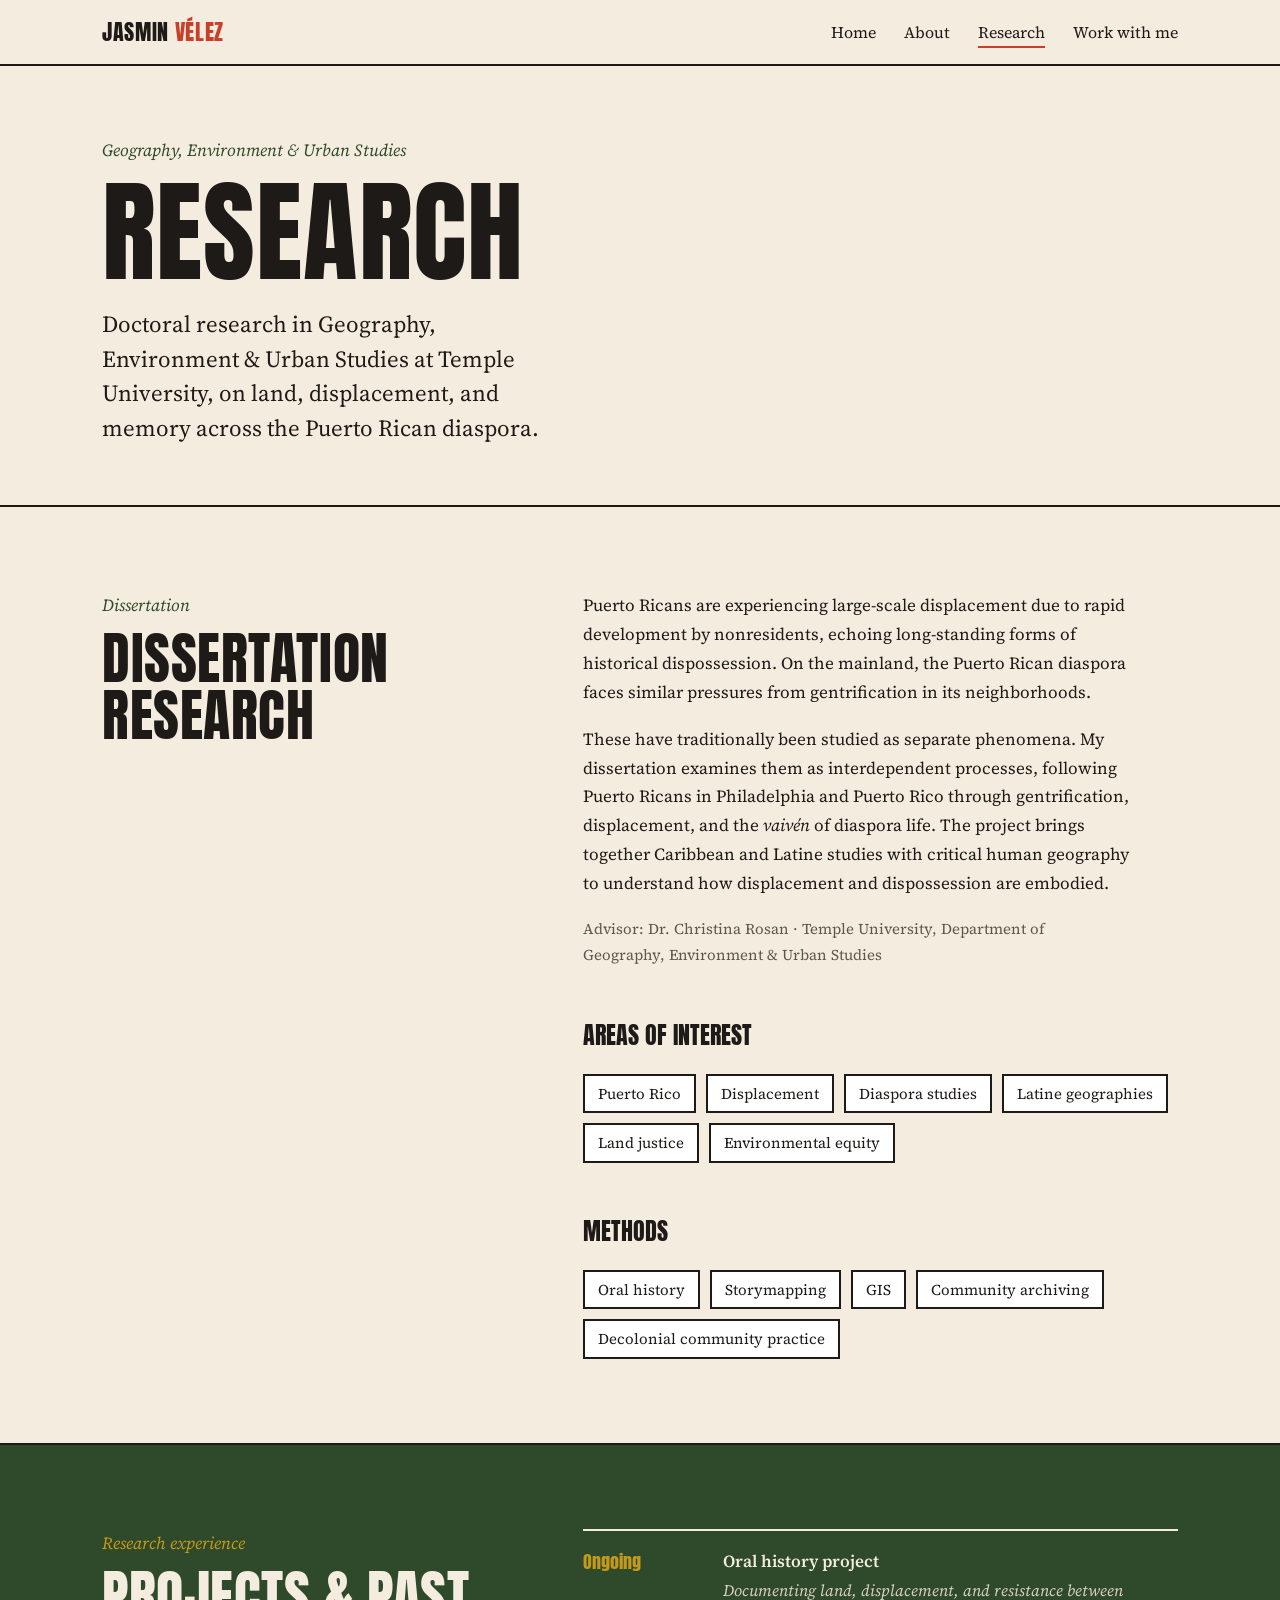
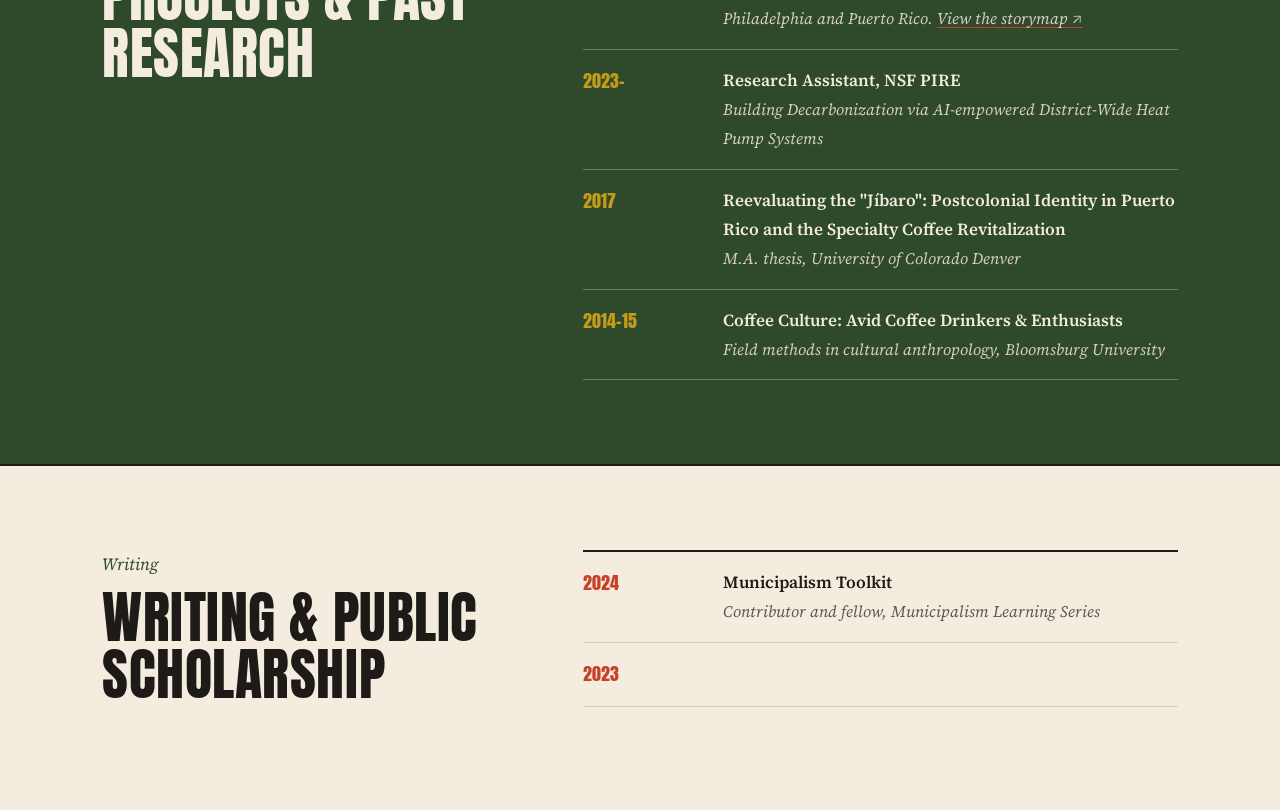
==== research.html @ 91b066fd "Create research.html" ====
<!DOCTYPE html>
<html lang="en">
<head>
<meta charset="UTF-8">
<meta name="viewport" content="width=device-width, initial-scale=1.0">
<title>Research · Jasmin Vélez</title>
<meta name="description" content="Jasmin Vélez's doctoral research on Puerto Rican displacement in Philadelphia and Puerto Rico, plus writing, talks, and teaching.">
<meta property="og:title" content="Research · Jasmin Vélez">
<meta property="og:image" content="https://www.jasminvelez.com/aboutme.JPG">
<link rel="icon" href="data:image/svg+xml,<svg xmlns='http://www.w3.org/2000/svg' viewBox='0 0 100 100'><rect width='100' height='100' fill='%23c8402a'/><text x='50' y='70' font-size='56' text-anchor='middle' fill='%23f4ecdf' font-family='Impact,sans-serif'>JV</text></svg>">
<link rel="preconnect" href="https://fonts.googleapis.com">
<link rel="preconnect" href="https://fonts.gstatic.com" crossorigin>
<link href="https://fonts.googleapis.com/css2?family=Anton&family=Source+Serif+4:ital,wght@0,400;0,600;0,700;1,400&display=swap" rel="stylesheet">
<link rel="stylesheet" href="style.css">
</head>
<body>
<a class="skip" href="#main">Skip to content</a>

<nav>
  <div class="wrap">
    <a href="index.html" class="logo">Jasmin <span>Vélez</span></a>
    <button class="menu-btn" aria-label="Open menu" aria-expanded="false">Menu</button>
    <ul class="links">
      <li><a href="index.html">Home</a></li>
      <li><a href="about.html">About</a></li>
      <li><a href="research.html" class="active">Research</a></li>
      <li><a href="work-with-me.html">Work with me</a></li>
    </ul>
  </div>
</nav>

<main id="main">

<header class="page-head">
  <div class="wrap">
    <span class="label">Geography, Environment &amp; Urban Studies</span>
    <h1>Research</h1>
    <p class="lede">Doctoral research in Geography, Environment &amp; Urban Studies at Temple University, on land, displacement, and memory across the Puerto Rican diaspora.</p>
  </div>
</header>

<section>
  <div class="wrap two">
    <div>
      <span class="label">Dissertation</span>
      <h2>Dissertation research</h2>
    </div>
    <div class="prose">
      <p>Puerto Ricans are experiencing large-scale displacement due to rapid development by nonresidents, echoing long-standing forms of historical dispossession. On the mainland, the Puerto Rican diaspora faces similar pressures from gentrification in its neighborhoods.</p>
      <p>These have traditionally been studied as separate phenomena. My dissertation examines them as interdependent processes, following Puerto Ricans in Philadelphia and Puerto Rico through gentrification, displacement, and the <em>vaivén</em> of diaspora life. The project brings together Caribbean and Latine studies with critical human geography to understand how displacement and dispossession are embodied.</p>
      <p class="small">Advisor: Dr. Christina Rosan · Temple University, Department of Geography, Environment &amp; Urban Studies</p>
      <p class="subhead">Areas of interest</p>
      <ul class="pills">
        <li>Puerto Rico</li><li>Displacement</li><li>Diaspora studies</li><li>Latine geographies</li><li>Land justice</li><li>Environmental equity</li>
      </ul>
      <p class="subhead">Methods</p>
      <ul class="pills">
        <li>Oral history</li><li>Storymapping</li><li>GIS</li><li>Community archiving</li><li>Decolonial community practice</li>
      </ul>
    </div>
  </div>
</section>

<section class="band-green">
  <div class="wrap two">
    <div>
      <span class="label">Research experience</span>
      <h2>Projects &amp; past research</h2>
    </div>
    <ul class="list">
      <li><span class="yr">Ongoing</span><div><strong>Oral history project</strong><span class="where">Documenting land, displacement, and resistance between Philadelphia and Puerto Rico. <a href="https://storymaps.arcgis.com/stories/b8d7f4880a9e4d1db71c40e7a9cea85b" target="_blank" rel="noopener">View the storymap ↗</a></span></div></li>
      <li><span class="yr">2023–</span><div><strong>Research Assistant, NSF PIRE</strong><span class="where">Building Decarbonization via AI-empowered District-Wide Heat Pump Systems</span></div></li>
      <li><span class="yr">2017</span><div><strong>Reevaluating the "Jíbaro": Postcolonial Identity in Puerto Rico and the Specialty Coffee Revitalization</strong><span class="where">M.A. thesis, University of Colorado Denver</span></div></li>
      <li><span class="yr">2014–15</span><div><strong>Coffee Culture: Avid Coffee Drinkers &amp; Enthusiasts</strong><span class="where">Field methods in cultural anthropology, Bloomsburg University</span></div></li>
    </ul>
  </div>
</section>

<section id="writing">
  <div class="wrap two">
    <div>
      <span class="label">Writing</span>
      <h2>Writing &amp; public scholarship</h2>
    </div>
    <ul class="list">
      <li><span class="yr">2024</span><div><strong>Municipalism Toolkit</strong><span class="where">Contributor and fellow, Municipalism Learning Series</span></div></li>
      <li><span class="yr">2023</span><div><a href="https://communitycentricfundraising.org/2023/05/15/gentrification-when-neighborhood-changes-arent-shaped-by-us-and-are-no-longer-for-us/" target="_blank"
---- style.css ----
/* ==========================================================
   jasminvelez.com · shared styles for every page
   Fonts: Anton (headlines) + Source Serif 4 (everything else)
   To change a color everywhere, edit it once here in :root.
   ========================================================== */
:root{
  --paper:#f4ecdf;      /* background */
  --ink:#1d1a17;        /* text, borders, shadows */
  --flamboyan:#c8402a;  /* signature red: buttons, highlights */
  --monte:#2f4a2a;      /* deep green: labels, green sections */
  --gold:#c49a1a;       /* goldenrod: accents (use with ink text) */
  --muted:#5f574e;      /* secondary text */
  --line:#d8ccba;       /* thin dividers */
}

*{box-sizing:border-box;margin:0;padding:0}
html{scroll-behavior:smooth}
body{background:var(--paper);color:var(--ink);font-family:"Source Serif 4",Georgia,serif;font-size:17px;line-height:1.7}
img{max-width:100%;display:block}
a{color:inherit}
.wrap{max-width:1120px;margin:0 auto;padding:0 22px}
.skip{position:absolute;left:-999px}
.skip:focus{left:12px;top:12px;background:var(--ink);color:var(--paper);padding:8px 12px;z-index:99}
:focus-visible{outline:3px solid var(--flamboyan);outline-offset:3px}

/* ---------- NAV ---------- */
nav{position:sticky;top:0;z-index:10;background:var(--paper);border-bottom:2px solid var(--ink)}
nav .wrap{display:flex;align-items:center;justify-content:space-between;height:64px}
.logo{font-family:"Anton",sans-serif;font-size:22px;letter-spacing:.03em;text-decoration:none;text-transform:uppercase}
.logo span{color:var(--flamboyan)}
.links{display:flex;gap:28px;list-style:none}
.links a{text-decoration:none;font-size:16px;padding-bottom:3px;border-bottom:2px solid transparent}
.links a:hover,.links a.active{border-bottom-color:var(--flamboyan)}
.menu-btn{display:none;background:none;border:2px solid var(--ink);padding:6px 12px;font:600 15px "Source Serif 4",serif;cursor:pointer}

/* ---------- TYPE ---------- */
h1,h2,h3{font-family:"Anton",sans-serif;font-weight:400;text-transform:uppercase;line-height:1.02;letter-spacing:.01em}
h1{font-size:clamp(52px,9vw,112px)}
h2{font-size:clamp(34px,5vw,56px);margin-bottom:22px}
h3{font-size:22px;line-height:1.15;margin-bottom:8px}
.label{font-style:italic;font-size:17px;color:var(--monte);margin-bottom:10px;display:block}
.lede{font-size:clamp(19px,2.2vw,23px);line-height:1.5;max-width:40ch}
.prose p{margin-bottom:18px;max-width:62ch}
.small{font-size:15px;color:var(--muted)}

/* ---------- BUTTONS ---------- */
.btns{display:flex;flex-wrap:wrap;gap:14px;margin-top:30px}
.btn{display:inline-block;text-decoration:none;font-weight:600;font-size:16px;padding:13px 22px;border:2px solid var(--ink);background:var(--paper);transition:transform .15s,box-shadow .15s}
.btn.primary{background:var(--flamboyan);color:#fff;box-shadow:4px 4px 0 var(--ink)}
.btn:hover{transform:translate(-2px,-2px);box-shadow:6px 6px 0 var(--ink)}

/* ---------- HERO ---------- */
.hero{border-bottom:2px solid var(--ink)}
.hero .wrap{display:grid;grid-template-columns:1.35fr 1fr;gap:56px;align-items:center;padding-top:72px;padding-bottom:84px}
.kicker{display:inline-block;font-size:14px;letter-spacing:.12em;text-transform:uppercase;background:var(--ink);color:var(--paper);padding:5px 11px;margin-bottom:24px}
.hero h1 em{font-style:normal;color:var(--flamboyan)}
.hero .lede{margin-top:24px;font-style:italic}
.portrait{border:2px solid var(--ink);box-shadow:12px 12px 0 var(--monte);aspect-ratio:4/5;overflow:hidden;background:var(--monte)}
.portrait img{width:100%;height:100%;object-fit:cover}

/* page header for inner pages */
.page-head{border-bottom:2px solid var(--ink);padding:70px 0 60px}
.page-head .lede{margin-top:18px}

/* ---------- SECTIONS ---------- */
section{padding:84px 0}
section + section{border-top:2px solid var(--ink)}
.two{display:grid;grid-template-columns:1fr 1.4fr;gap:56px;align-items:start}
.band-green{background:var(--monte);color:var(--paper)}
.band-green .label{color:var(--gold)}
.band-red{background:var(--flamboyan);color:#fff}
.band-red .label{color:var(--paper)}
.band-red .btn{color:var(--ink)}

/* statement banner */
.statement{font-family:"Anton",sans-serif;text-transform:uppercase;font-size:clamp(30px,4.6vw,54px);line-height:1.08;max-width:22ch}
.statement em{font-style:normal;color:var(--gold)}

/* ---------- CARDS ---------- */
.cards{display:grid;grid-template-columns:repeat(3,1fr);gap:24px;margin-top:36px}
.cards.two-up{grid-template-columns:repeat(2,1fr)}
.card{display:flex;flex-direction:column;background:#fff;color:var(--ink);border:2px solid var(--ink);box-shadow:6px 6px 0 var(--ink);padding:26px 24px 28px;text-decoration:none}
a.card{transition:transform .15s,box-shadow .15s}
a.card:hover{transform:translate(-2px,-2px);box-shadow:8px 8px 0 var(--ink)}
.card .tag{align-self:flex-start;font-size:13px;letter-spacing:.1em;text-transform:uppercase;background:var(--gold);border:2px solid var(--ink);padding:3px 9px;margin-bottom:16px}
.card p{font-size:16px}
.card .more{margin-top:auto;padding-top:16px;font-weight:700;color:var(--flamboyan)}

/* ---------- LISTS (talks, writing, service, media) ---------- */
.list{list-style:none;border-top:2px solid var(--ink)}
.list li{display:grid;grid-template-columns:120px 1fr;gap:20px;padding:16px 0;border-bottom:1px solid var(--line)}
.list .yr{font-family:"Anton",sans-serif;font-size:18px;color:var(--flamboyan)}
.list strong{display:block;font-weight:600}
.list span.where{font-style:italic;color:var(--muted);font-size:16px}
.list a{text-decoration-color:var(--flamboyan);text-underline-offset:3px}
.band-green .list{border-top-color:var(--paper)}
.band-green .list li{border-bottom-color:rgba(244,236,223,.3)}
.band-green .list .yr{color:var(--gold)}
.band-green .list span.where{color:#d9cfc0}
.subhead{font-family:"Anton",sans-serif;text-transform:uppercase;font-size:24px;margin:48px 0 14px}
.subhead:first-of-type{margin-top:8px}

/* pills for areas/methods */
.pills{display:flex;flex-wrap:wrap;gap:10px;list-style:none;margin-top:18px}
.pills li{border:2px solid var(--ink);background:#fff;padding:5px 13px;font-size:15px}

/* two-column lists (Honors & service on About) */
.cols2{display:grid;grid-template-columns:1fr 1fr;gap:48px}
.cols2 .list li{grid-template-columns:84px 1fr;gap:16px}

/* roles on About */
.roles{display:grid;grid-template-columns:repeat(3,1fr);gap:20px;margin-top:30px}
.role{border:2px solid var(--ink);background:#fff;padding:20px;box-shadow:5px 5px 0 var(--gold)}
.role h3{font-size:19px}
.role p{font-size:15px;color:var(--muted)}

/* ---------- WORK WITH ME (Raíces accents) ---------- */
.raices .card{box-shadow:6px 6px 0 var(--monte)}
.raices .card .tag{background:var(--paper)}
.tiers{display:grid;grid-template-columns:repeat(3,1fr);gap:0;border:2px solid var(--ink);margin-top:30px;background:#fff}
.tier{padding:24px;border-right:2px solid var(--ink)}
.tier:last-child{border-right:none}
.tier .step{font-family:"Anton",sans-serif;font-size:40px;color:var(--gold);line-height:1}
.steps{counter-reset:s;list-style:none;margin-top:24px}
.steps li{counter-increment:s;position:relative;padding:14px 0 14px 64px;border-bottom:1px solid rgba(244,236,223,.3)}
.steps li::before{content:counter(s,decimal-leading-zero);position:absolute;left:0;top:10px;font-family:"Anton",sans-serif;font-size:32px;color:var(--gold)}
.case{border:2px solid var(--ink);background:#fff;box-shadow:8px 8px 0 var(--flamboyan);padding:30px;margin-top:30px}

/* ---------- FOOTER ---------- */
footer{background:var(--ink);color:var(--paper);padding:56px 0 36px}
footer .wrap{display:grid;grid-template-columns:1.3fr 1fr;gap:36px}
footer .logo{font-size:30px}
footer p{color:#cfc5b8;margin-top:10px;max-width:44ch}
footer ul{list-style:none}
footer li{padding:6px 0}
footer a{text-decoration:none;font-weight:600}
footer a:hover{color:var(--gold)}
footer .fine{grid-column:1/-1;border-top:1px solid #3a3530;padding-top:20px;font-size:14px;color:#a99f93}

/* ---------- RESPONSIVE ---------- */
@media (max-width:900px){
  .hero .wrap,.two,footer .wrap{grid-template-columns:1fr}
  .portrait{max-width:380px}
  .cards,.roles{grid-template-columns:1fr 1fr}
  .cols2{grid-template-columns:1fr;gap:0}
  .tiers{grid-template-columns:1fr}
  .tier{border-right:none;border-bottom:2px solid var(--ink)}
  .tier:last-child{border-bottom:none}
}
@media (max-width:640px){
  section{padding:60px 0}
  .links{display:none;position:absolute;top:64px;left:0;right:0;flex-direction:column;gap:0;background:var(--paper);border-bottom:2px solid var(--ink)}
  .links.open{display:flex}
  .links a{display:block;padding:14px 22px;border-top:1px solid var(--line);border-bottom:none}
  .menu-btn{display:block}
  .cards,.cards.two-up,.roles{grid-template-columns:1fr}
  .list li,.cols2 .list li{grid-template-columns:1fr;gap:2px}
}
@media (prefers-reduced-motion:reduce){*{transition:none!important;scroll-behavior:auto!important}}
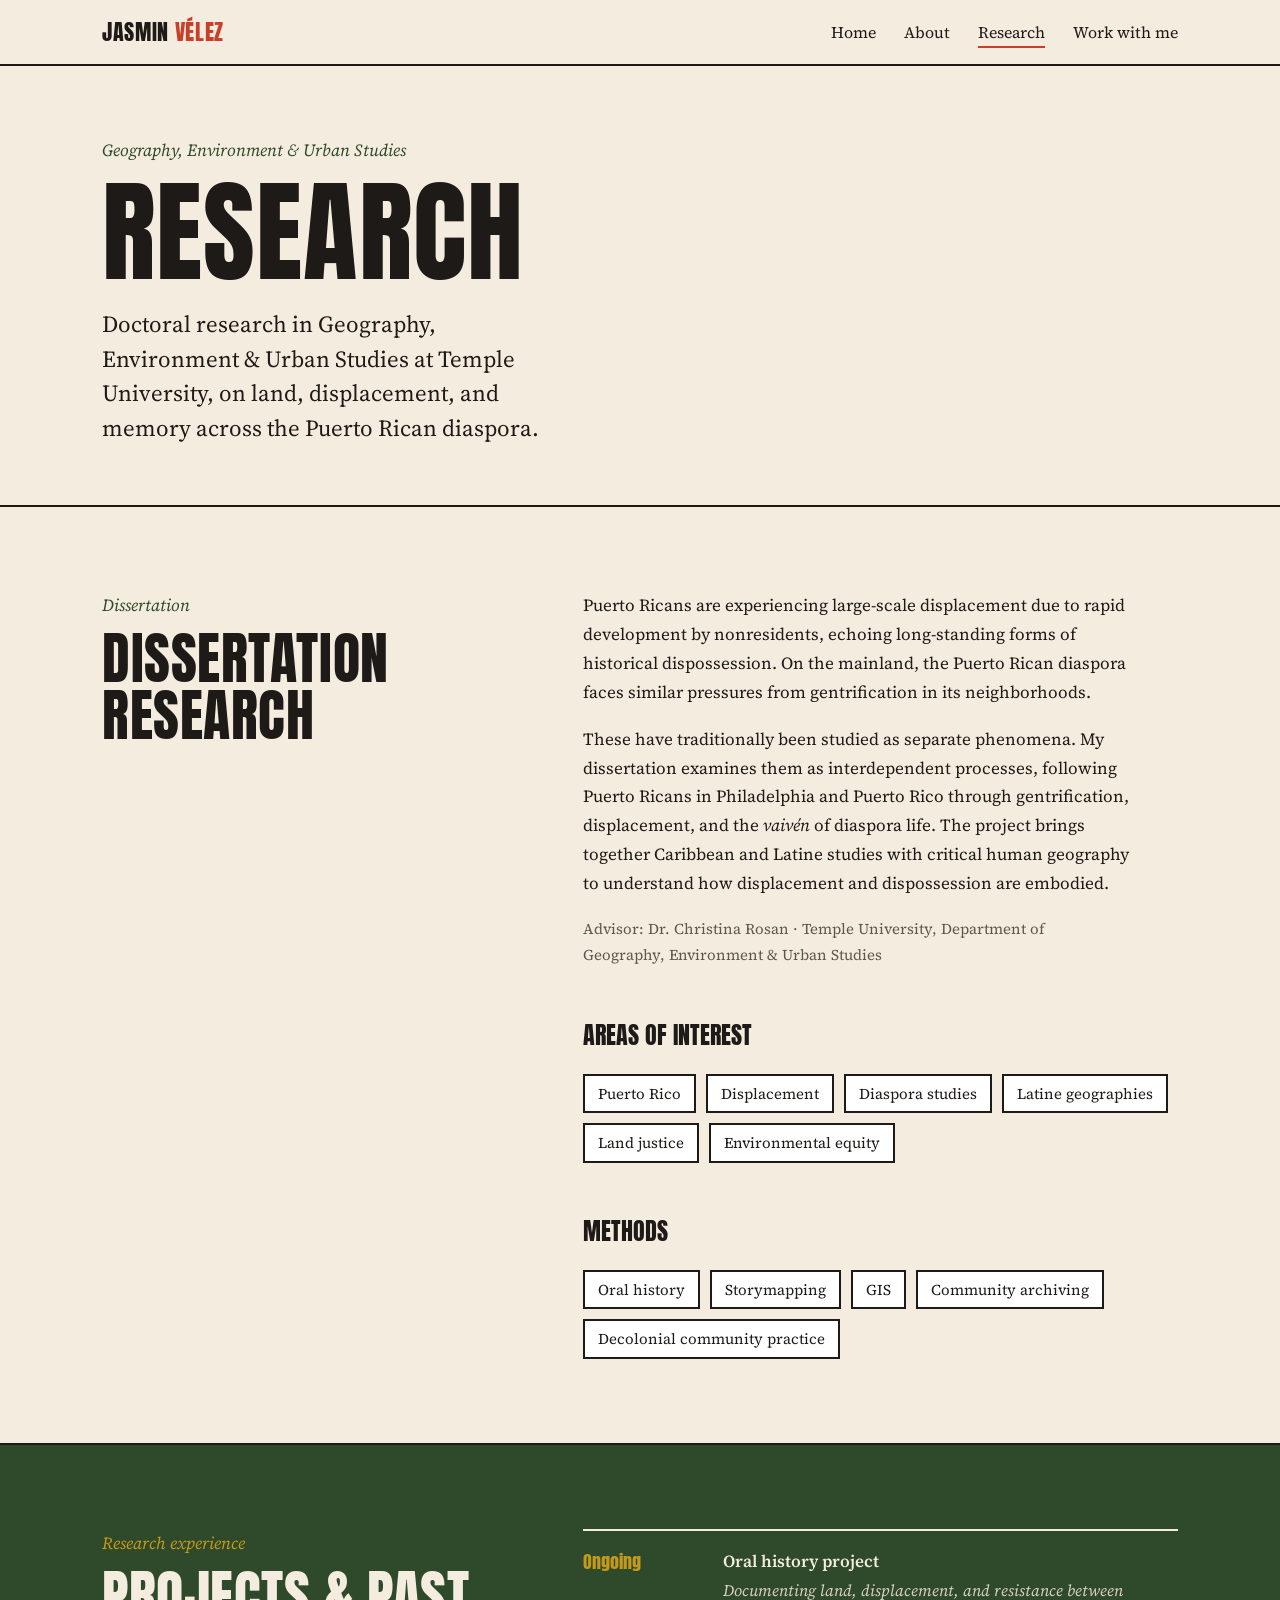
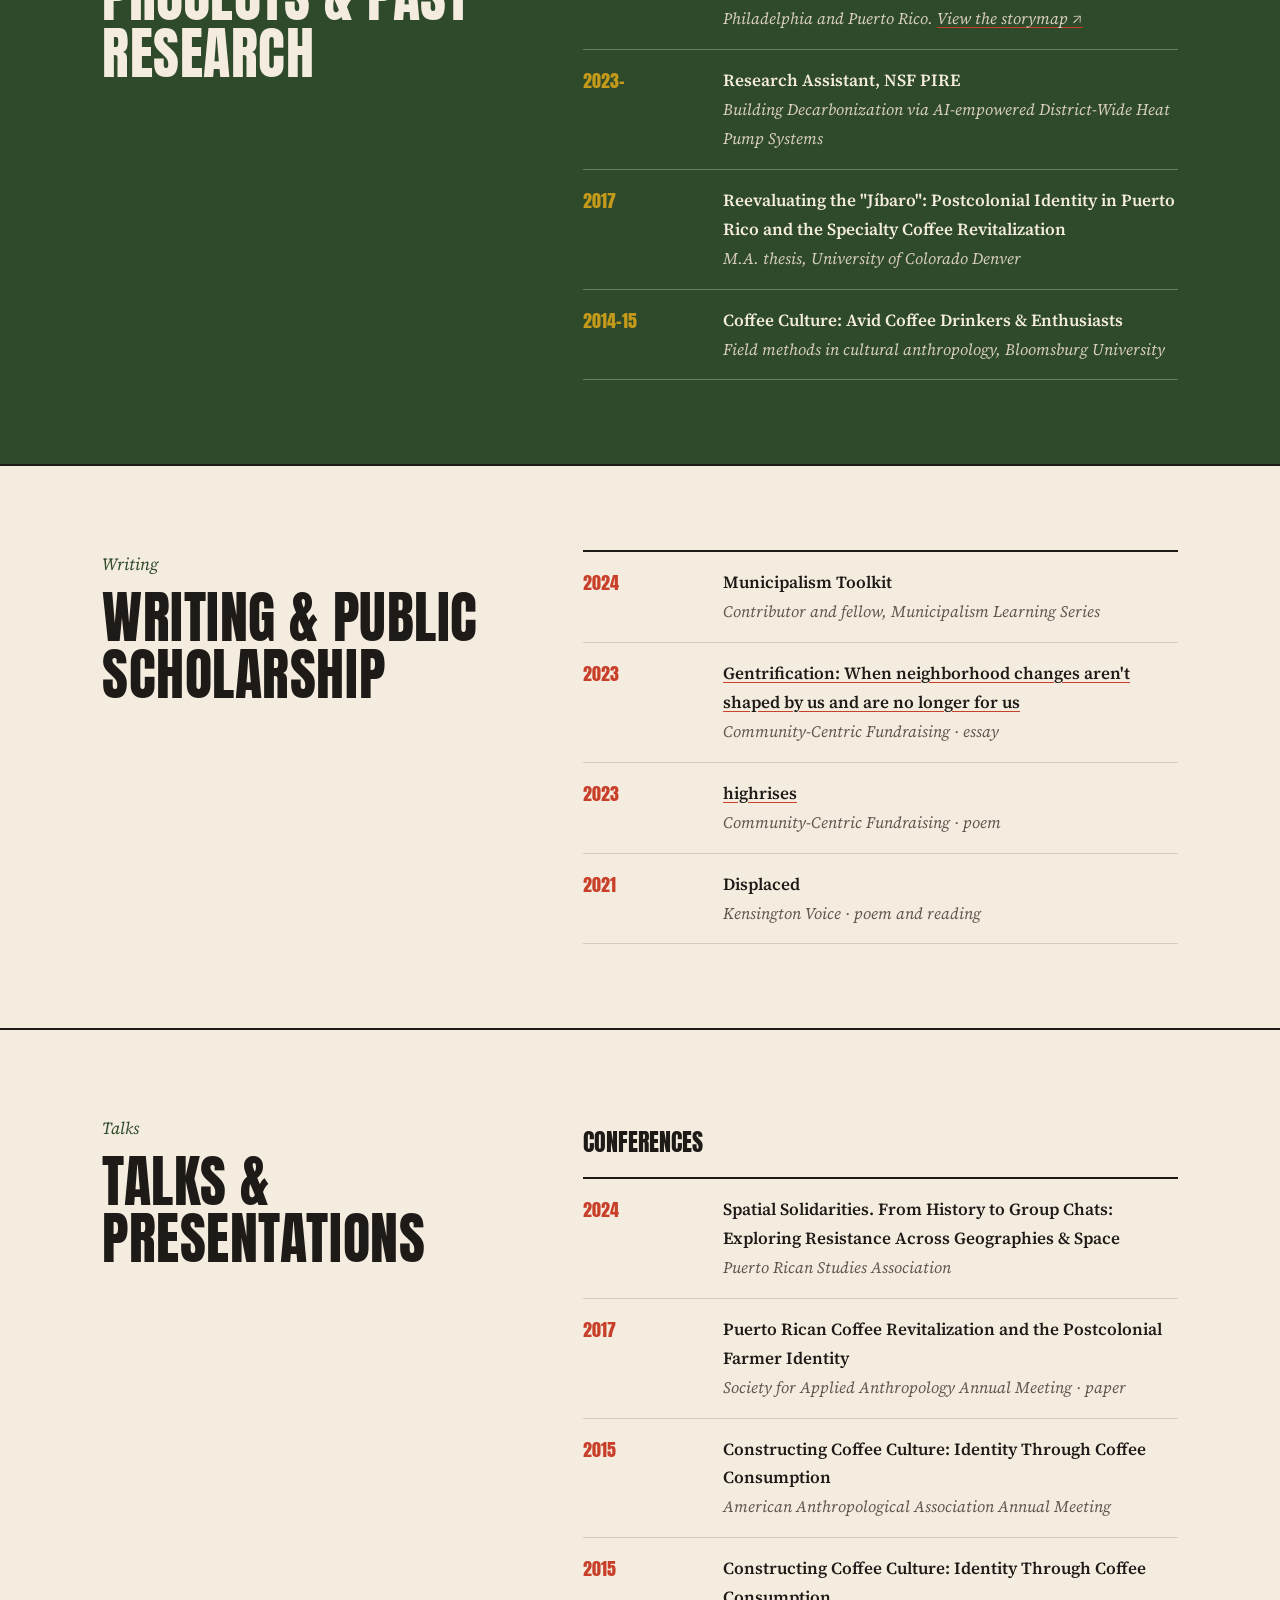
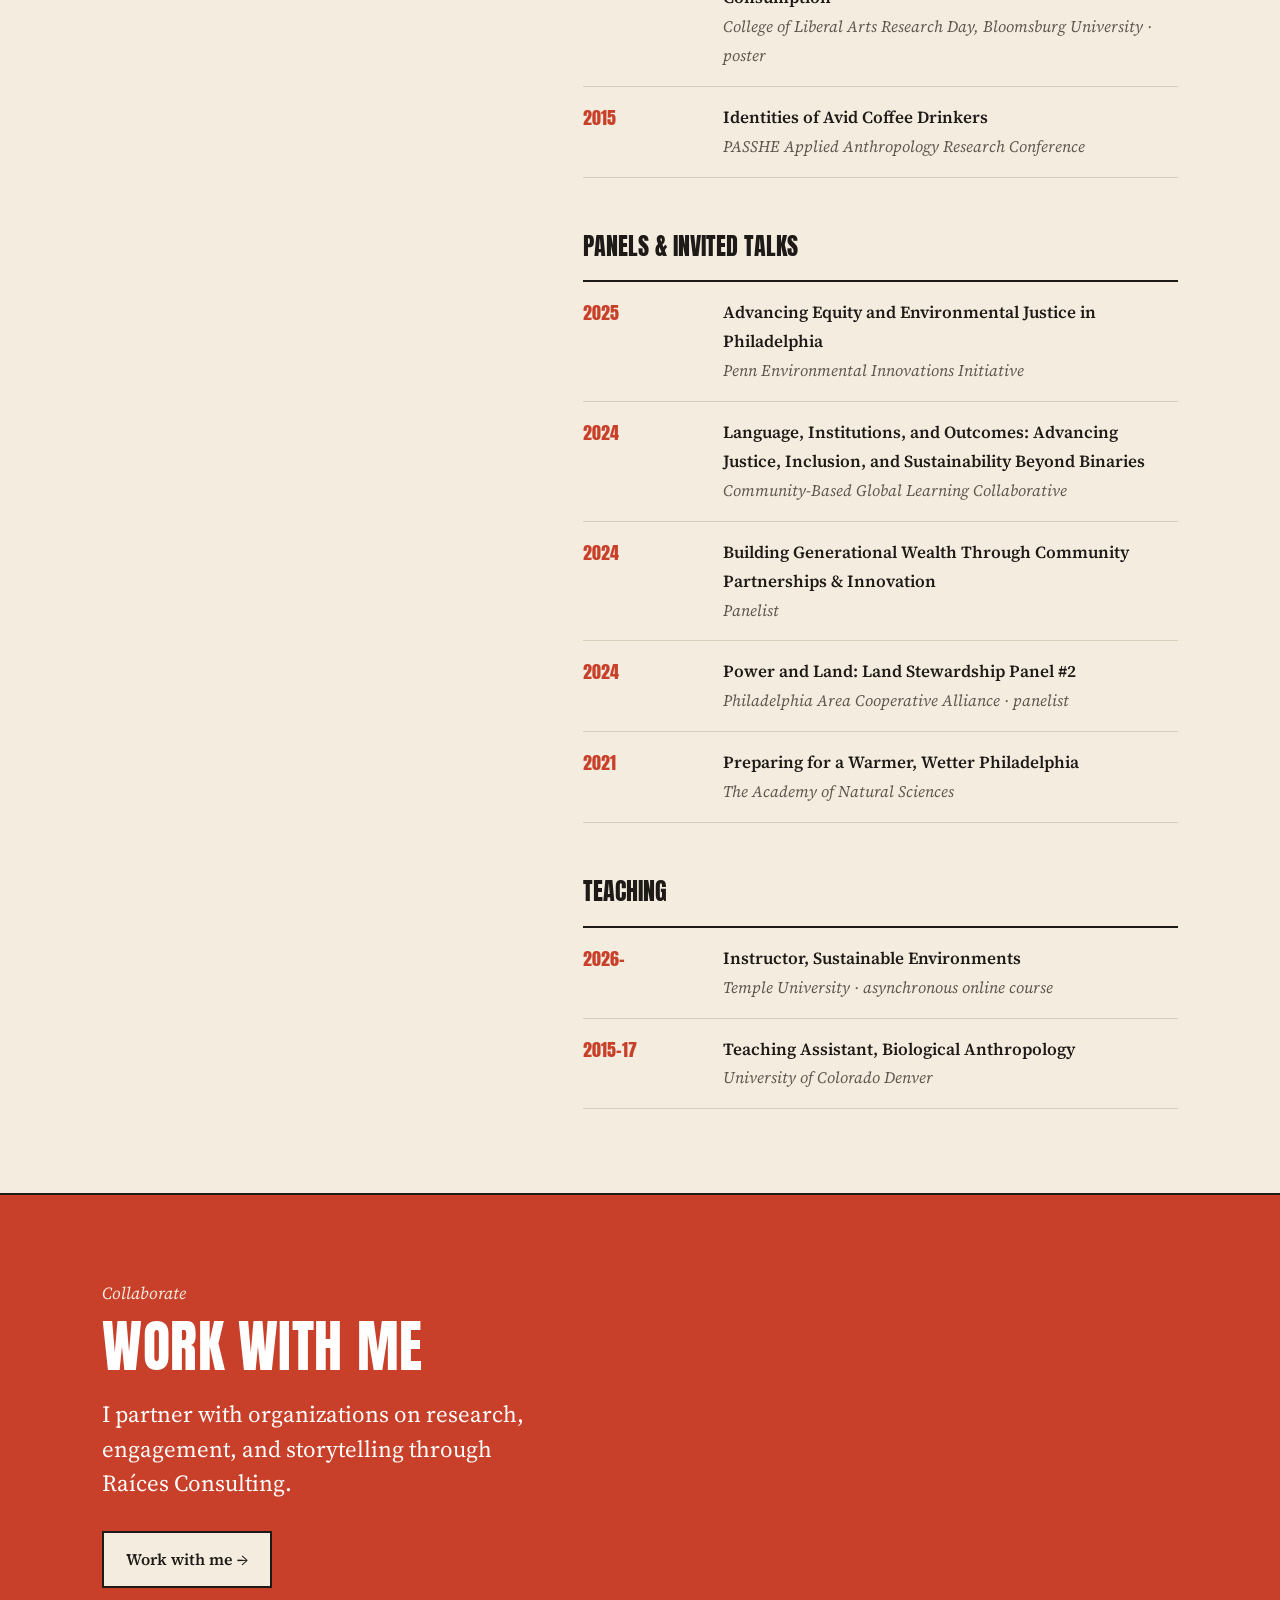
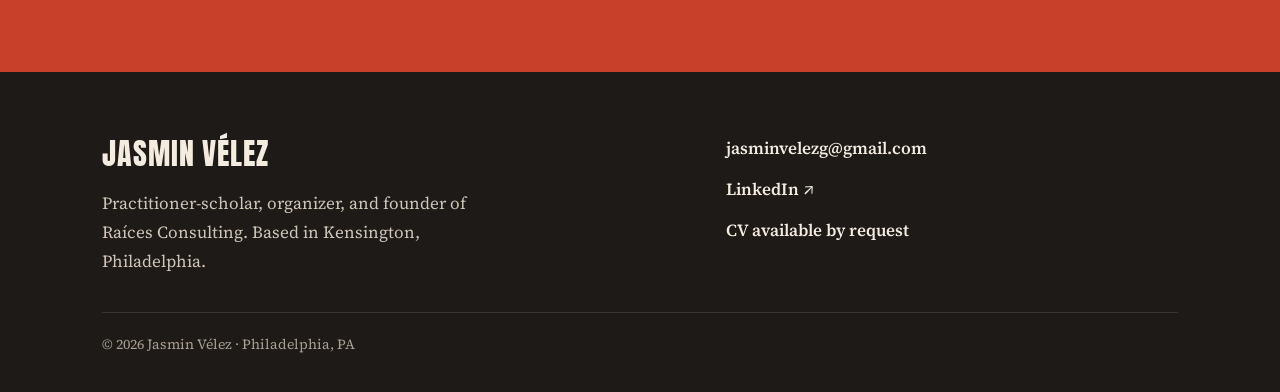
==== commit e2f004cb: "Update research.html" ====
--- a/research.html
+++ b/research.html
@@ -84,4 +84,77 @@
     </div>
     <ul class="list">
       <li><span class="yr">2024</span><div><strong>Municipalism Toolkit</strong><span class="where">Contributor and fellow, Municipalism Learning Series</span></div></li>
-      <li><span class="yr">2023</span><div><a href="https://communitycentricfundraising.org/2023/05/15/gentrification-when-neighborhood-changes-arent-shaped-by-us-and-are-no-longer-for-us/" target="_blank"
+      <li><span class="yr">2023</span><div><a href="https://communitycentricfundraising.org/2023/05/15/gentrification-when-neighborhood-changes-arent-shaped-by-us-and-are-no-longer-for-us/" target="_blank" rel="noopener"><strong>Gentrification: When neighborhood changes aren't shaped by us and are no longer for us</strong></a><span class="where">Community-Centric Fundraising · essay</span></div></li>
+      <li><span class="yr">2023</span><div><a href="https://communitycentricfundraising.org/2023/02/13/highrises/" target="_blank" rel="noopener"><strong>highrises</strong></a><span class="where">Community-Centric Fundraising · poem</span></div></li>
+      <li><span class="yr">2021</span><div><strong>Displaced</strong><span class="where">Kensington Voice · poem and reading</span></div></li>
+    </ul>
+  </div>
+</section>
+
+<section id="talks">
+  <div class="wrap two">
+    <div>
+      <span class="label">Talks</span>
+      <h2>Talks &amp; presentations</h2>
+    </div>
+    <div>
+      <p class="subhead">Conferences</p>
+      <ul class="list">
+        <li><span class="yr">2024</span><div><strong>Spatial Solidarities. From History to Group Chats: Exploring Resistance Across Geographies &amp; Space</strong><span class="where">Puerto Rican Studies Association</span></div></li>
+        <li><span class="yr">2017</span><div><strong>Puerto Rican Coffee Revitalization and the Postcolonial Farmer Identity</strong><span class="where">Society for Applied Anthropology Annual Meeting · paper</span></div></li>
+        <li><span class="yr">2015</span><div><strong>Constructing Coffee Culture: Identity Through Coffee Consumption</strong><span class="where">American Anthropological Association Annual Meeting</span></div></li>
+        <li><span class="yr">2015</span><div><strong>Constructing Coffee Culture: Identity Through Coffee Consumption</strong><span class="where">College of Liberal Arts Research Day, Bloomsburg University · poster</span></div></li>
+        <li><span class="yr">2015</span><div><strong>Identities of Avid Coffee Drinkers</strong><span class="where">PASSHE Applied Anthropology Research Conference</span></div></li>
+      </ul>
+
+      <p class="subhead">Panels &amp; invited talks</p>
+      <ul class="list">
+        <li><span class="yr">2025</span><div><strong>Advancing Equity and Environmental Justice in Philadelphia</strong><span class="where">Penn Environmental Innovations Initiative</span></div></li>
+        <li><span class="yr">2024</span><div><strong>Language, Institutions, and Outcomes: Advancing Justice, Inclusion, and Sustainability Beyond Binaries</strong><span class="where">Community-Based Global Learning Collaborative</span></div></li>
+        <li><span class="yr">2024</span><div><strong>Building Generational Wealth Through Community Partnerships &amp; Innovation</strong><span class="where">Panelist</span></div></li>
+        <li><span class="yr">2024</span><div><strong>Power and Land: Land Stewardship Panel #2</strong><span class="where">Philadelphia Area Cooperative Alliance · panelist</span></div></li>
+        <li><span class="yr">2021</span><div><strong>Preparing for a Warmer, Wetter Philadelphia</strong><span class="where">The Academy of Natural Sciences</span></div></li>
+      </ul>
+
+      <p class="subhead">Teaching</p>
+      <ul class="list">
+        <li><span class="yr">2026–</span><div><strong>Instructor, Sustainable Environments</strong><span class="where">Temple University · asynchronous online course</span></div></li>
+        <li><span class="yr">2015–17</span><div><strong>Teaching Assistant, Biological Anthropology</strong><span class="where">University of Colorado Denver</span></div></li>
+      </ul>
+    </div>
+  </div>
+</section>
+
+<section class="band-red">
+  <div class="wrap">
+    <span class="label">Collaborate</span>
+    <h2>Work with me</h2>
+    <p class="lede">I partner with organizations on research, engagement, and storytelling through Raíces Consulting.</p>
+    <div class="btns"><a href="work-with-me.html" class="btn">Work with me →</a></div>
+  </div>
+</section>
+
+</main>
+
+<footer>
+  <div class="wrap">
+    <div>
+      <div class="logo">Jasmin Vélez</div>
+      <p>Practitioner-scholar, organizer, and founder of Raíces Consulting. Based in Kensington, Philadelphia.</p>
+    </div>
+    <ul>
+      <li><a href="mailto:jasminvelezg@gmail.com">jasminvelezg@gmail.com</a></li>
+      <li><a href="https://www.linkedin.com/in/jasminvelez/" target="_blank" rel="noopener">LinkedIn ↗</a></li>
+      <li><a href="mailto:jasminvelezg@gmail.com?subject=CV%20request">CV available by request</a></li>
+    </ul>
+    <div class="fine">© <span class="yr-now"></span> Jasmin Vélez · Philadelphia, PA</div>
+  </div>
+</footer>
+
+<script>
+  document.querySelectorAll('.yr-now').forEach(e => e.textContent = new Date().getFullYear());
+  const btn = document.querySelector('.menu-btn'), links = document.querySelector('.links');
+  btn.addEventListener('click', () => { const open = links.classList.toggle('open'); btn.setAttribute('aria-expanded', open); });
+</script>
+</body>
+</html>
